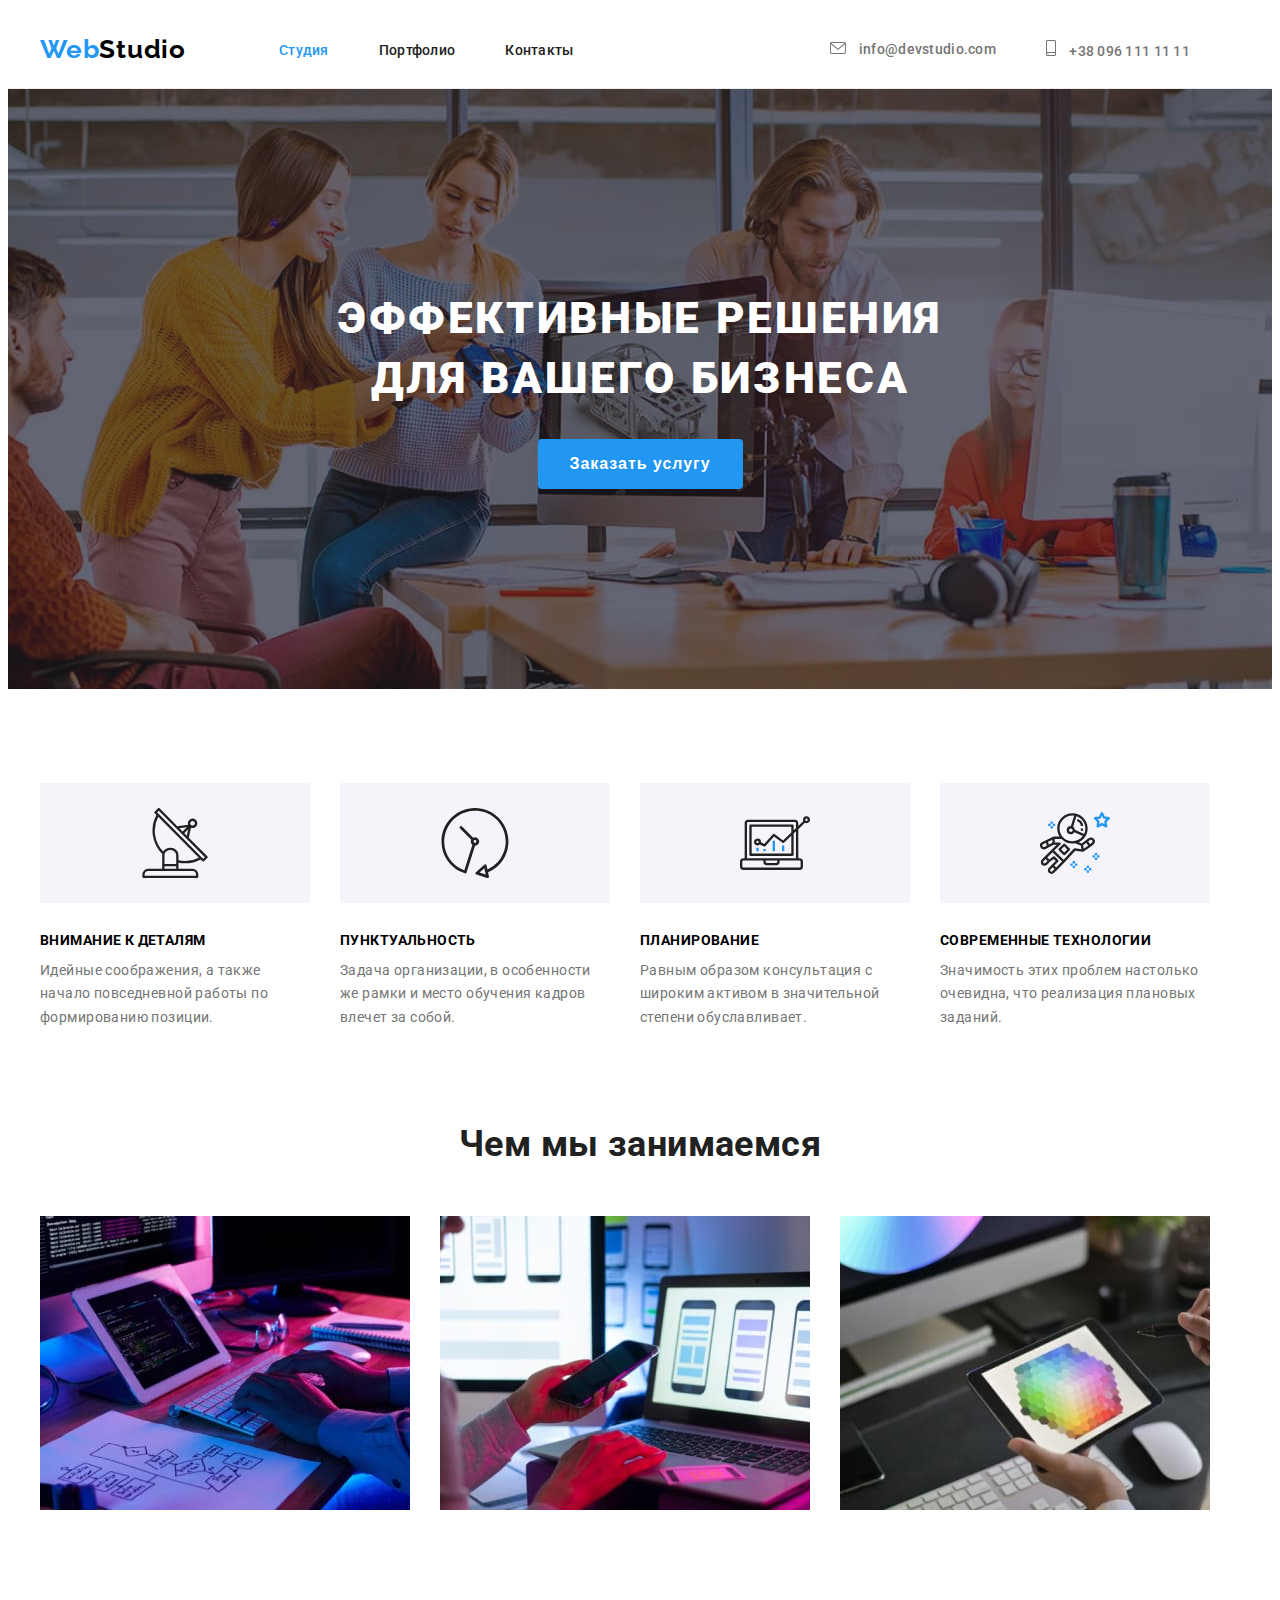
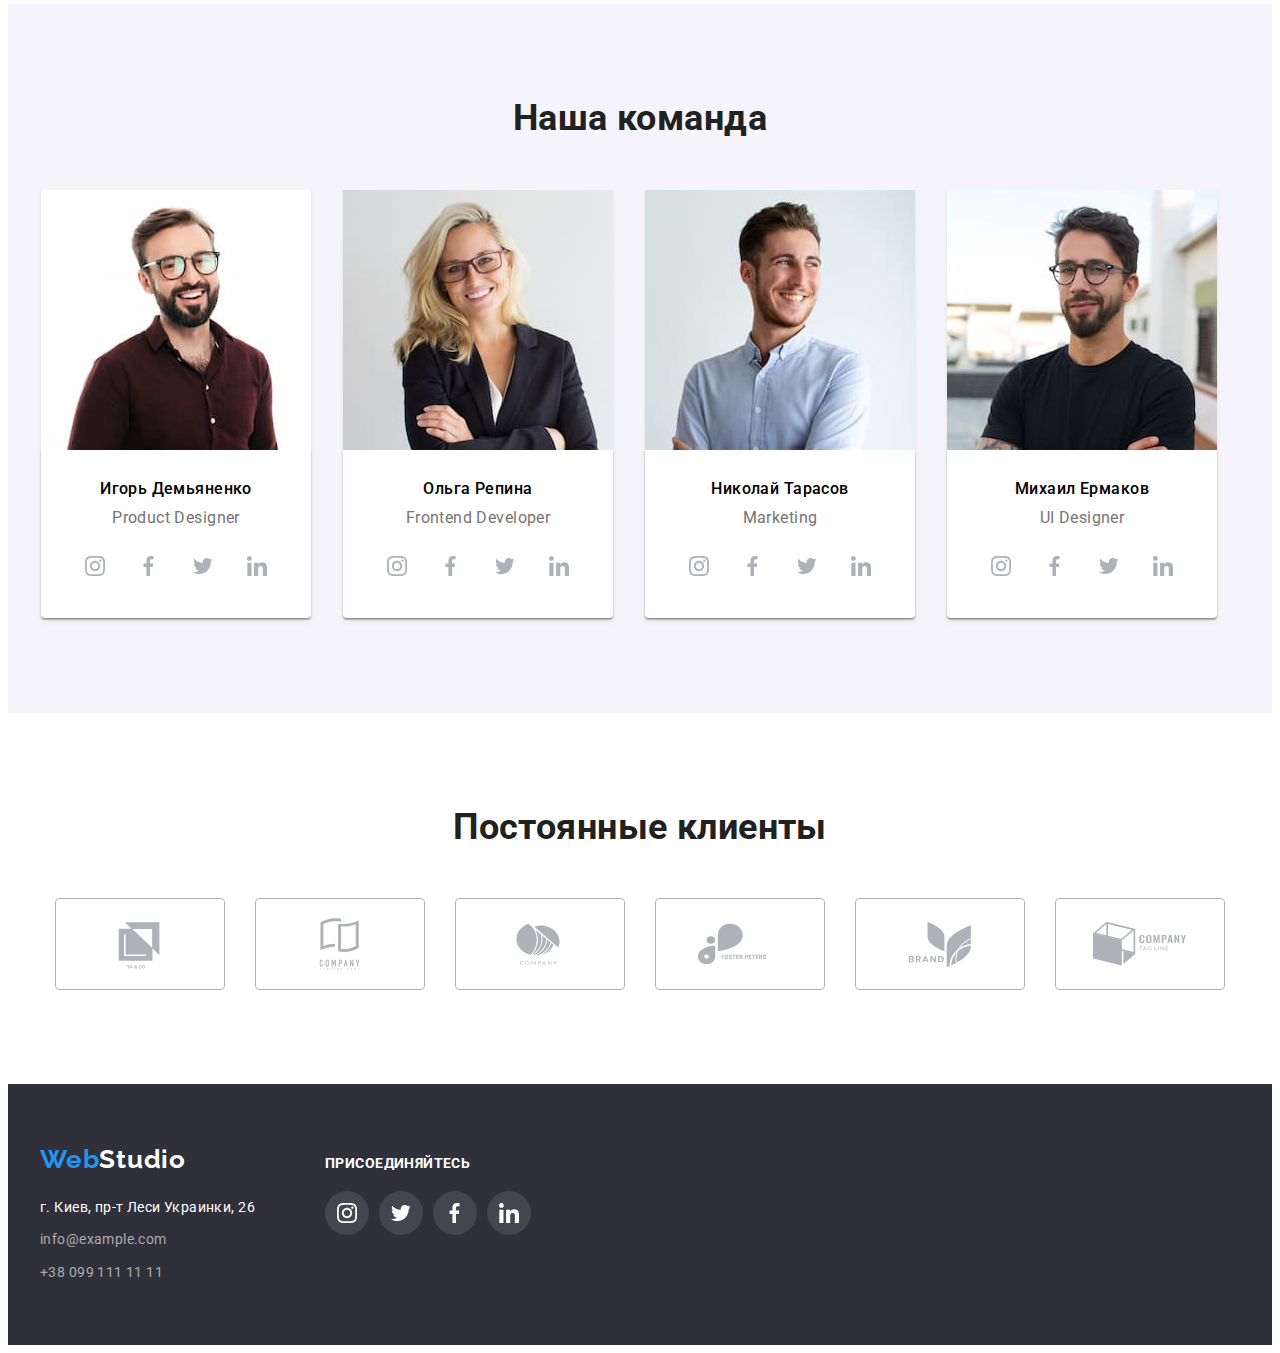
==== index.html @ 6cf80c8a "Add files via upload" ====
<!DOCTYPE html>
<html lang="ru">
<head>
    <meta charset="UTF-8">
    <meta http-equiv="X-UA-Compatible" content="IE=edge">
    <meta name="viewport" content="width=device-width, initial-scale=1.0">
    <link rel="preconnect" href="https://fonts.googleapis.com">
    <link rel="preconnect" href="https://fonts.gstatic.com" crossorigin>
    <link href="https://fonts.googleapis.com/css2?family=Raleway:wght@700&family=Roboto:wght@400;500;700;900&display=swap"
        rel="stylesheet">
    <link rel="stylesheet" href="https://cdnjs.cloudflare.com/ajax/libs/modern-normalize/1.1.0/modern-normalize.min.css"
        integrity="sha512-wpPYUAdjBVSE4KJnH1VR1HeZfpl1ub8YT/NKx4PuQ5NmX2tKuGu6U/JRp5y+Y8XG2tV+wKQpNHVUX03MfMFn9Q=="
        crossorigin="anonymous" referrerpolicy="no-referrer"/>
    <link rel="stylesheet" href="css/styles.css">
    <title>Document</title>
</head>
    <body>
    <!--Заголовок-->
        <header class="head-height">
        <div class="container">
            <div class="main-nav">
            <nav class="main-nav">
                <a class="webstudio" href="index.html"> <span class="web">Web</span>Studio</a>
                 <ul class="header-name-list">
                    <li><a class="social-link" href="index.html"><span class="studio-text-color">Студия</span></a></li>
                    <li><a class="social-link" href="portfolio.html">Портфолио</a></li>
                    <li><a class="social-link" href="">Контакты</a></li>
                    </ul>
            </nav>
                <ul class="header-mail-contacts">
                    <li class="head-icon-sections"><a href="mailto:info@devstudio.com" class="header-contacts icons-header">
                        <svg class="tell-svg" width="16" height="12">
                            <use href="./images/icons.svg#icon-envelope-hover"></use>
                        </svg>
                        info@devstudio.com</a>
                </li>
                    <li class="head-icon-sections"><a href="tel:+380961111111" class="header-contacts icons-header">
                        <svg class="tell-svg" width="10" height="16">
                            <use href="./images/icons.svg#icon-smartphone"></use>
                        </svg>
                        +38 096 111 11 11</a>
                    </li>
                </ul>
            </div>
        </div>
    </header>
    <main>
        <section class="section-background-color main-container">
            <div class="container">
            <h1 class="section-effective-solutions">Эффективные решения для вашего бизнеса</h1>
            <button class="button-style" type="button"> Заказать услугу</button>
        </div>
    </section>

        <!--Секция:Основной материал сайта-->
        <section class="material-section">
            <div class="container">
            <h2 class="invisible">Основной материал</h2>
            <ul class="section-main-material list">
                <li class="list-about icon-antenna">
                    <h3 class="section-name-main-material">Внимание к деталям</h3>
                    <p class="main-material-text">Идейные соображения, а также начало повседневной работы по формированию позиции.</p>
                </li>
                <li class="list-about icon-clock">
                    <h3 class="section-name-main-material">Пунктуальность</h3>
                    <p class="main-material-text">Задача организации, в особенности же рамки и место обучения кадров влечет за собой.</p>
                </li>
                <li class="list-about icon-grafik">
                    <h3 class="section-name-main-material">Планирование</h3>
                    <p class="main-material-text">Равным образом консультация с широким активом в значительной степени обуславливает.</p>
                </li>
                <li class="list-about icon-cosmic">
                    <h3 class="section-name-main-material">Современные технологии</h3>
                    <p class="main-material-text">Значимость этих проблем настолько очевидна, что реализация плановых заданий.</p>
                </li>
            </ul>
            </div>      
          </section>
     
        <!--Секция:Чем мы занимаемся-->
        <section class="img-section">
        <div class="container">
                <h2 class="occupation-team-sections"> Чем мы занимаемся </h2>
                    <ul class="img-occupation list">
                        <li class="img-material-section"><img src="images/img.jpg" alt="MacBook-work" width="370" height="294" /></li>
                        <li class="img-material-section"><img src="./images/box2.jpg" alt="Mobile-app" width="370" height="294" /></li>
                        <li class="img-material-section"><img src="./images/box3.jpg" alt="work-on-a-tablet" width="370" height="294" /></li>
                    </ul>
        </div>
        </section>
        <!--Секция:Наша команда-->
        <section class="background-color-team material-section">
            <div class="container">
            <h2 class="occupation-team-sections"><span class="invisible-title">Наша команда</span></h2>
            <ul class="team-block-section list">
                <li class="team-img"><img src="./images/IgorDemianenko.jpg" alt="Игорь Демьяненко" width="270" height="260" />
                    <div class="team-paddings team-cards-shadow">
                    <h3 class="team-name-section">Игорь Демьяненко</h3>
                    <p class="proffesin-section">Product Designer</p>
                    <ul class="team-social-list list">
                        <li class="team-social-item">
                        <a 
                        href="" 
                        class="team-social-link"
                        >
                         <svg  class="team-social-icons" 
                            width="20" 
                            height="20">
                            <use href="./images/icons.svg#icon-instagram2"></use>
                            </svg>
                           </a>
                        </li>
                        <li class="team-social-item">
                            <a 
                            href="" 
                            class="team-social-link"
                           >
                            <svg class="team-social-icons" 
                            width="20" 
                            height="20">
                            <use href="images/icons.svg#icon-twiter"></use>
                            </svg>
                            </a>
                        </li>
                        <li class="team-social-item">
                            <a 
                            href="" 
                            class="team-social-link"
                            >
                        <svg class="team-social-icons" 
                            width="20" 
                            height="20">
                        <use href="images/icons.svg#icon-facebook"></use>
                        </svg>
                        </a>
                        </li>
                        <li class="team-social-item">
                            <a 
                            href="" 
                            class="team-social-link"
                            >
                        <svg class="team-social-icons" 
                            width="20" 
                            height="20">
                            <use href="images/icons.svg#icon-linkedin"></use>
                        </svg>
                        </a>
                        </li>
                    </ul>
                </div>  
                </li>
                <li class="team-img"><img src="./images/OlgaRepina.jpg" alt="Ольга Репина" width="270" height="260" />
                    <div class="team-paddings team-cards-shadow">
                    <h3 class="team-name-section">Ольга Репина</h3>
                    <p class="proffesin-section">Frontend Developer</p>
                    <ul class="team-social-list list">
                        <li class="team-social-item">
                            <a href="" class="team-social-link">
                                <svg class="team-social-icons" width="20" height="20">
                                    <use href="./images/icons.svg#icon-instagram2"></use>
                                </svg>
                            </a>
                        </li>
                        <li class="team-social-item">
                            <a href="" class="team-social-link">
                                <svg class="team-social-icons" width="20" height="20">
                                    <use href="images/icons.svg#icon-twiter"></use>
                                </svg>
                            </a>
                        </li>
                        <li class="team-social-item">
                            <a href="" class="team-social-link">
                                <svg class="team-social-icons" width="20" height="20">
                                    <use href="images/icons.svg#icon-facebook"></use>
                                </svg>
                            </a>
                        </li>
                        <li class="team-social-item">
                            <a href="" class="team-social-link">
                                <svg class="team-social-icons" width="20" height="20">
                                    <use href="images/icons.svg#icon-linkedin"></use>
                                </svg>
                            </a>
                        </li>
                    </ul>
                </div>
                </li>
                <li class="team-img"><img src="./images/NicolaiTarasov.jpg" alt="Николай Тарасов" width="270" height="260" />
                    <div class="team-paddings team-cards-shadow">
                    <h3 class="team-name-section">Николай Тарасов</h3>
                    <p class="proffesin-section">Marketing</p>
                    <ul class="team-social-list list">
                        <li class="team-social-item">
                            <a href="" class="team-social-link">
                                <svg class="team-social-icons" width="20" height="20">
                                    <use href="./images/icons.svg#icon-instagram2"></use>
                                </svg>
                            </a>
                        </li>
                        <li class="team-social-item">
                            <a href="" class="team-social-link">
                                <svg class="team-social-icons" width="20" height="20">
                                    <use href="images/icons.svg#icon-twiter"></use>
                                </svg>
                            </a>
                        </li>
                        <li class="team-social-item">
                            <a href="" class="team-social-link">
                                <svg class="team-social-icons" width="20" height="20">
                                    <use href="images/icons.svg#icon-facebook"></use>
                                </svg>
                            </a>
                        </li>
                        <li class="team-social-item">
                            <a href="" class="team-social-link">
                                <svg class="team-social-icons" width="20" height="20">
                                    <use href="images/icons.svg#icon-linkedin"></use>
                                </svg>
                            </a>
                        </li>
                    </ul>
                </div>
                </li>
                <li class="team-img"><img src="./images/Michael.jpg" alt="Михаил Ермаков" width="270" height="260" />
                    <div class="team-paddings team-cards-shadow"> 
                    <h3 class="team-name-section">Михаил Ермаков</h3>
                    <p class="proffesin-section">UI Designer</p>
                    <ul class="team-social-list list">
                        <li class="team-social-item">
                            <a href="" class="team-social-link">
                                <svg class="team-social-icons" width="20" height="20">
                                    <use href="./images/icons.svg#icon-instagram2"></use>
                                </svg>
                            </a>
                        </li>
                        <li class="team-social-item">
                            <a href="" class="team-social-link">
                                <svg class="team-social-icons" width="20" height="20">
                                    <use href="images/icons.svg#icon-twiter"></use>
                                </svg>
                            </a>
                        </li>
                        <li class="team-social-item">
                            <a href="" class="team-social-link">
                                <svg class="team-social-icons" width="20" height="20">
                                    <use href="images/icons.svg#icon-facebook"></use>
                                </svg>
                            </a>
                        </li>
                        <li class="team-social-item">
                            <a href="" class="team-social-link">
                                <svg class="team-social-icons" width="20" height="20">
                                    <use href="images/icons.svg#icon-linkedin"></use>
                                </svg>
                            </a>
                        </li>
                    </ul>
                </div>
                </li>
            </ul>
            </div>
        </section>
       <!-- Наши клиенты -->
       <section class="material-section">
<div class="container">
    <h2 class="section-clients-title">Постоянные клиенты</h2>
    <ul class="client-list list">
        <li class="clients-item">
            <a class="clients-link"  href="">
            <svg class="icon-clients" width="106" height="60">
            <use href="./images/icons.svg#icon-yago"></use>
            </svg>
            </a>
        </li>
        <li class="clients-item">
            <a class="clients-link" href="">
<svg class="icon-clients" width="106" height="60">
    <use href="./images/icons.svg#icon-tag_line_comp"></use>
</svg>
            </a>
        </li>
        <li class="clients-item">
            <a class="clients-link" href="">
<svg class="icon-clients" width="106" height="60">
    <use href="./images/icons.svg#icon-conpany"></use>
</svg>
            </a>
        </li>
        <li class="clients-item">
            <a class="clients-link" href="">
<svg class="icon-clients" width="106" height="60">
    <use href="./images/icons.svg#icon-foster-petters"></use>
</svg>
            </a>
        </li>
        <li class="clients-item">
            <a class="clients-link" href="">
<svg class="icon-clients" width="106" height="60">
    <use href="./images/icons.svg#icon-brand"></use>
</svg>
            </a>
        </li>
        <li class="clients-item">
            <a class="clients-link" href="">
            <svg class="icon-clients" width="106" height="60">
                <use href="./images/icons.svg#icon-company-tag"></use>
            </svg>    
            </a>
        </li>
    </ul>

</div>
</section>
    </main>
    <footer class="footer-paddings">
        <div class="container">
            <div class="all-footer-menu">
            <div class="footer-menu-logo">
            <a class="studio-footer" href="index.html"> <span class="web">Web</span>Studio</a>
            <address>
                <ul class="list">
                    <li class="footer-section-li"><a class="footer-address-section" href="https://www.google.com/maps/d/viewer?msa=0&mid=10uSM3H-mIU3GznYo2szRIEphczw&ll=50.42732223110121%2C30.538093590064918&z=17"
                        target="blanc" rel="noopener noreferre">
                        г. Киев, пр-т Леси Украинки, 26</a></li>
                    <li class="footer-li-addres-section"><a class="footer-contact-section" href="mailto:info@example.com" title="info@example.com">info@example.com</a></li>
                    <li><a class="footer-tell-section" href="tel:+380991111111" title="+380991111111">+38 099 111 11 11</a></li>
                </ul>
            </address>
            </div>
            <div class="right-footer-container">
            <h3 class="right-footer-title">ПРИСОЕДИНЯЙТЕСЬ</h3>
            <ul class="right-footer-list list">
                <li class="right-footer-item">
            <a href="" class="right-footer-link">
            <svg class="right-footer-icons" width="20" height="20">
                <use href="./images/icons.svg#icon-instagram2"></use>
            </svg>
            </a>
                </li>
                <li class="right-footer-item">
            <a href="" class="right-footer-link">
            <svg class="right-footer-icons" width="20" height="20">
                <use href="./images/icons.svg#icon-facebook"></use>
            </svg>
            </a>
                </li>
                <li class="right-footer-item">
            <a href="" class="right-footer-link">
            <svg class="right-footer-icons" width="20" height="20">
                <use href="./images/icons.svg#icon-twiter"></use>
            </svg>
        </a>
                </li>
                <li class="right-footer-item">
        <a href="" class="right-footer-link">
            <svg class="right-footer-icons" width="20" height="20">
                <use href="./images/icons.svg#icon-linkedin"></use>
            </svg>
            </a>
                </li>
             </ul>
            </div>
            </div>
        </div>  
    </footer>
</body>

</html>
---- css/styles.css ----
body {
  font-family: "Roboto", sans-serif;
  font-size: 14px;
  font-weight: normal;
  letter-spacing: 0.03em;
  background-color: var(--main-batton-address-color);
}
footer {
  background-color: var(--footer-main-background-color);
}
p,
h1,
h2,
h3,
h4 {
  margin: 0;
}
ul {
  margin: 0;
  padding-left: 0;
}
button {
  cursor: pointer;
}
img {
  display: block;
}
:root {
  --main-text-color: #757575;
  --main-batton-address-color: #ffffff;
  --accent-color: #2196f3;
  --portfolio-main-color: #212121;
  --webstudio-text-color: #000000;
  --background-text-button-color: #f5f4fa;
  --footer-main-background-color: #2f303a;
  --var-main-color: #e5e5e5;
}
/*-----------------WebStudio----------------*/
.list {
  list-style: none;
}
.container {
  width: 1200px;
  padding-left: 15px;
  padding-right: 15px;
  margin: 0 auto;
}
.webstudio {
  font-family: Raleway, sans-serif;
  font-weight: 700;
  font-size: 26px;
  line-height: 1.19;
  letter-spacing: 0.03em;
  text-decoration: none;
  color: var(--webstudio-text-color);
  margin-top: 24px;
  margin-bottom: 25px;
  display: flex;
}
.web {
  color: #2196f3;
  text-decoration: none;
}

.main-nav {
  display: flex;
  align-items: center;
}

/*-----------------Header------------------*/
.head-height {
  height: 80px;
  border-bottom-style: solid;
  border-bottom-color: #ececec;
  border-width: 1px;
}
.social-link {
  font-weight: 500;
  line-height: 16px;
  letter-spacing: 0.02em;
  text-decoration: none;
  color: var(--portfolio-main-color);
  display: block;
}
.border-header {
  border: 1px solid #ececec;
}
.social-link:hover,
.social-link:focus {
  color: var(--accent-color);
}
.header-contacts:hover,
.header-contacts:focus {
  fill: var(--accent-color);
  color: var(--accent-color);
}

.header-name-list {
  font-weight: 500;
  line-height: 1.14;
  letter-spacing: 0.02em;
  color: hsl(0, 0%, 13%);
  text-decoration: none;
  display: flex;
  list-style: none;
  margin-left: 93px;
  margin-bottom: 32px;
  margin-top: 32px;
}
.header-name-list .social-link {
  margin-right: 50px;
}
.header-name-list .social-link:not(:last-child) {
  margin-right: 50px;
}

.studio-color {
  color: #2196f3;
}
.studio-text-color {
  color: #2196f3;
}
.header-mail-contacts {
  list-style: none;
  display: flex;
  align-items: center;
  margin-top: 32px;
  margin-bottom: 32px;
  margin-left: auto;
}
.header-mail-contacts .header-contacts {
  margin-right: 50px;
}
.header-mail-contacts .header-contacts:not(:last-child) {
  margin-right: 50px;
}
.header-contacts,
.header-tell {
  font-weight: 500;
  line-height: 1.14;
  letter-spacing: 0.02em;
  text-decoration: none;
  color: var(--main-text-color);
}
.tell-svg {
  margin-right: 10px;
  align-items: center;
}
.head-icon-sections {
  display: flex;
  align-items: center;
}
.icons-header {
  fill: currentColor;
}
.icon-malito {
  fill: solid #757575;
}

/*------Секция основного материала--*/
.section-background-color {
  background-color: var(--footer-main-background-color);
  background-image: linear-gradient(
      rgba(47, 48, 58, 0.4),
      rgba(47, 48, 58, 0.4)
    ),
    url(../images/hero.img.jpg);
  background-repeat: no-repeat;
  background-position: center;
  background-size: cover;
  max-width: 1600px;
  margin-right: auto;
  margin-left: auto;
}

.main-container {
  text-align: center;
  padding-top: 200px;
  padding-bottom: 200px;
}

.material-section {
  padding-top: 94px;
  padding-bottom: 94px;
}

.section-effective-solutions {
  font-weight: 900;
  font-size: 44px;
  line-height: 1.36;
  text-align: center;
  letter-spacing: 0.06em;
  text-transform: uppercase;
  color: var(--main-batton-address-color);
  width: 696px;
  margin-right: auto;
  margin-left: auto;
  margin-bottom: 30px;
  display: block;
}
.button-style {
  display: inline-block;
  background-color: #2196f3;
  font-weight: 700;
  font-size: 16px;
  line-height: 1.87;
  border-radius: 4px;
  cursor: pointer;
  letter-spacing: 0.06em;
  color: var(--main-batton-address-color);
  text-align: center;
  border: none;
  padding-top: 10px;
  padding-bottom: 10px;
  padding-left: 32px;
  padding-right: 32px;
}

/*------Секция рода занятий нашей организации--*/
.list-about:not(:last-child) {
  margin-right: 30px;
}
.list-about {
  width: 270px;
}
.section-name-main-material {
  font-weight: 700;
  font-size: 14px;
  line-height: 1.14;
  text-transform: uppercase;
  color: var(--main-name-text-color);
  margin-bottom: 10px;
  text-transform: uppercase;
  padding: 0px;
}
.main-material-text {
  line-height: 1.71;
  font-style: Regular;
  color: var(--main-text-color);
  padding: 0px;
  margin: 0px;
}
.section-main-material {
  display: flex;
}
.list-about::before {
  display: block;
  height: 120px;
  content: "";
  background-color: #f5f4fa;
  background-repeat: no-repeat;
  background-position: center;
  margin-bottom: 30px;
}
.icon-antenna::before {
  background-image: url(../images/antenna.svg);
}
.icon-clock::before {
  background-image: url(../images/clock.svg);
}
.icon-grafik::before {
  background-image: url(../images/diagram\ 1.svg);
}
.icon-cosmic::before {
  background-image: url(../images/astronaut.svg);
}
.img-occupation {
  display: flex;
  max-width: 100%;
  height: auto;
}
.img-section {
  padding-top: 0px;
  padding-bottom: 94px;
}
.img-material-section {
  display: block;
  margin-right: 30px;
}
.img-occupation .img-material-section:last-child {
  margin-right: 0px;
}
.img-occupation {
  flex-wrap: nowrap;
}
.invisible {
  display: none;
}
/*------Секция "наша команда"------*/
.background-color-team {
  background-color: var(--background-text-button-color);
}

.occupation-team-sections {
  font-weight: 700;
  font-size: 36px;
  line-height: 1.16;
  text-align: center;
  color: var(--portfolio-main-color);
  margin-bottom: 50px;
}
.team-block-section {
  display: flex;
}
.team-paddings {
  padding-top: 30px;
  padding-bottom: 30px;
}
.team-cards-shadow {
  box-shadow: 0px 1px 3px rgba(0, 0, 0, 0.12), 0px 1px 1px rgba(0, 0, 0, 0.14),
    0px 2px 1px rgba(0, 0, 0, 0.2);
  border-radius: 0px 0px 4px 4px;
}

.team-img {
  display: block;
  margin-right: 30px;
  border-left: 1px solid #ececec;
  border-right: 1px solid #ececec;
  border-bottom: 1px solid #ececec;
  box-shadow: 0 4px 4px 0 #ececec;
  background-color: #ffffff;
}
.team-block-section .team-img:last-child {
  margin-right: 0px;
}
.team-name-section {
  font-weight: 500;
  font-size: 16px;
  line-height: 1.18;
  text-align: center;
  color: var(--main-name-text-color);
  margin-bottom: 10px;
}
.team-social-list {
  display: flex;
  justify-content: center;
}

.team-social-item + .team-social-item {
  margin-left: 10px;
}

.team-social-link {
  width: 44px;
  height: 44px;
  background-color: #ffffff;
  display: flex;
  border-radius: 50%;
  justify-content: center;
  align-content: center;
  margin-top: 16px;
}

.proffesin-section {
  font-size: 16px;
  line-height: 1.18;
  text-align: center;
  color: var(--main-text-color);
}
.team-social-icons {
  fill: #afb1b8;
  content: "";
  background-repeat: no-repeat;
  margin-top: 12px;
  cursor: pointer;
}
/* ховер секции соц. сетей команды */
.team-social-link:hover,
.team-social-link:focus {
  background-color: #2196f3;
}
.team-social-link:hover .team-social-icons,
.team-social-link:focus .team-social-icons {
  fill: #ffffff;
}
/* Секция постоянных клиентов */

.section-clients-title {
  font-family: Roboto;
  font-style: normal;
  font-weight: 700;
  font-size: 36px;
  line-height: 1.16;
  letter-spacing: 0.03;
  color: #212121;
  text-decoration: none;
  text-align: center;
  margin-bottom: 50px;
}
.clients-item {
  width: 170px;
  height: 92px;
  left: 615px;
  top: 2493px;
  border: 1px solid #afb1b8;
  box-sizing: border-box;
  border-radius: 4px;
  margin-right: 30px;
}
.clients-item:last-child {
  margin-right: 0px;
}

.clients-item:hover,
.clients-item:focus {
  border-color: #2196f3;
}
.clients-item:hover .icon-clients,
.clients-item:focus .icon-clients {
  fill: #2196f3;
}
.client-list {
  display: flex;
  justify-content: center;
}
.clients-link {
  width: 106px;
  height: 60px;
  display: flex;
  justify-content: center;
  align-content: center;
  margin: 16px auto 16px auto;
  fill: #afb1b8;
}

/*-----------Секция футера-----------*/
.footer-paddings {
  padding-bottom: 60px;
  padding-top: 60px;
}
.studio-footer {
  font-family: Raleway;
  font-weight: 700;
  font-size: 26px;
  line-height: 1.17;
  letter-spacing: 0.03em;
  color: var(--main-batton-address-color);
  text-decoration: none;
  margin-bottom: 20px;
}

.footer-menu-logo {
  display: block;
}
.footer-menu {
  display: inline-block;
}
.footer-section-li:not(:last-child) {
  margin-bottom: 9px;
  margin-top: 20px;
}
.footer-li-addres-section {
  margin-bottom: 9px;
}
.footer-contact-section,
.footer-tell-section {
  font-style: normal;
  line-height: 1.71;
  color: rgba(255, 255, 255, 0.6);
  text-decoration: none;
}
.footer-contact-section:hover,
.footer-contact-section:focus,
.footer-address-section:hover,
.footer-address-section:focus,
.footer-tell-section:hover,
.footer-tell-section:focus {
  color: var(--accent-color);
}

.footer-address-section {
  font-style: normal;
  text-decoration: none;
  line-height: 24px;
  color: var(--main-batton-address-color);
}
.all-footer-menu {
  display: flex;
  align-items: baseline;
}
.right-footer-container {
  margin-left: 70px;
}
.right-footer-title {
  font-family: "Roboto", sans-serif;
  font-weight: 700;
  font-size: 14px;
  line-height: 16px;
  color: var(--main-batton-address-color);
  text-align: left;
  text-transform: uppercase;
  margin-bottom: 20px;
}
.right-footer-list {
  display: flex;
  justify-content: center;
  align-items: center;
}

.right-footer-item {
  justify-content: baseline;
  margin-right: 10px;
}
.right-footer-link {
  width: 44px;
  height: 44px;
  background-color: #44454e;
  display: flex;
  border-radius: 50%;
  justify-content: center;
  align-content: center;
}
.right-footer-item:last-child {
  margin-right: 0px;
}
.right-footer-icons {
  fill: #ffffff;
  margin-top: 12px;
  cursor: pointer;
}
.right-footer-link:hover,
.right-footer-link:focus {
  background-color: #2196f3;
}

/*--Оформление основного материала Портфолио--*/
.portfolio-name-content {
  font-weight: 700;
  font-size: 18px;
  line-height: 2;
  letter-spacing: 0.06em;
  color: var(--portfolio-main-color);
  text-decoration: none;
  margin-bottom: 4px;
}
.portfolio-list {
  display: flex;
  justify-content: center;
  flex-wrap: wrap;
}
.portfolio-image {
  width: calc((100% - 60px) / 3);
  margin-right: 30px;
  margin-bottom: 30px;
}

.portfolio-image:nth-child(3n) {
  margin-right: 0px;
}
.portfolio-image:nth-last-child(-n + 3) {
  margin-bottom: 0px;
}
.portfolio-content-size {
  padding-top: 20px;
  padding-bottom: 20px;
  padding-left: 24px;
  padding-right: 24px;
  border-bottom: 1px solid #ececec;
  border-left: 1px solid #ececec;
  border-right: 1px solid #ececec;
}
/* .portfolio-image:hover, */
/* .portfolio-image:focus { */
/* box-shadow: 0px 4px 4px rgba(0, 0, 0, 0.25); */
/* } */
.list-text-decor:hover,
.list-text-decor:focus {
  box-shadow: 0px 1px 1px rgba(0, 0, 0, 0.12), 0px 4px 4px rgba(0, 0, 0, 0.06),
    1px 4px 6px rgba(0, 0, 0, 0.16);
}
.list-text-decor {
  text-decoration: none;
  display: block;
}
.portfolio-text-section {
  font-size: 16px;
  line-height: 1.87;
  color: var(--main-text-color);
  text-decoration: none;
}
.button-list-item {
  display: flex;
  justify-content: center;
  margin-bottom: 50px;
  list-style: none;
}
.button-setting {
  display: list-item;
  margin-right: 8px;
  list-style: none;
}
.main-name-section {
  display: list-item;
  font-style: Medium;
  font-weight: 500;
  font-size: 16px;
  line-height: 1.62;
  text-align: center;
  color: var(--portfolio-main-color);
  text-decoration: none;
  cursor: pointer;
  border: none;
  border-radius: 4px;
  padding: 6px 20px;
  background: var(--background-text-button-color);
}
.button-list-item .button-setting:last-child {
  margin-right: 0px;
}

/*---------------псевдоклас контактов портфолио------------*/
.main-name-section:hover,
.main-name-section:focus {
  background-color: #188ce8;
  color: var(--main-batton-address-color);
  cursor: pointer;
  box-shadow: 0px 4px 4px rgba(0, 0, 0, 0.25);
}
.portfolio-text-color {
  color: #2196f3;
}
.footer-menu {
  display: block;
  padding-top: 60px;
  padding-bottom: 60px;
}
.foter-addres-list {
  padding-top: 20px;
}
.footer-border {
  border-style: solid 1px #000000;
  box-shadow: 0 4px 4px 0 #000000;
}
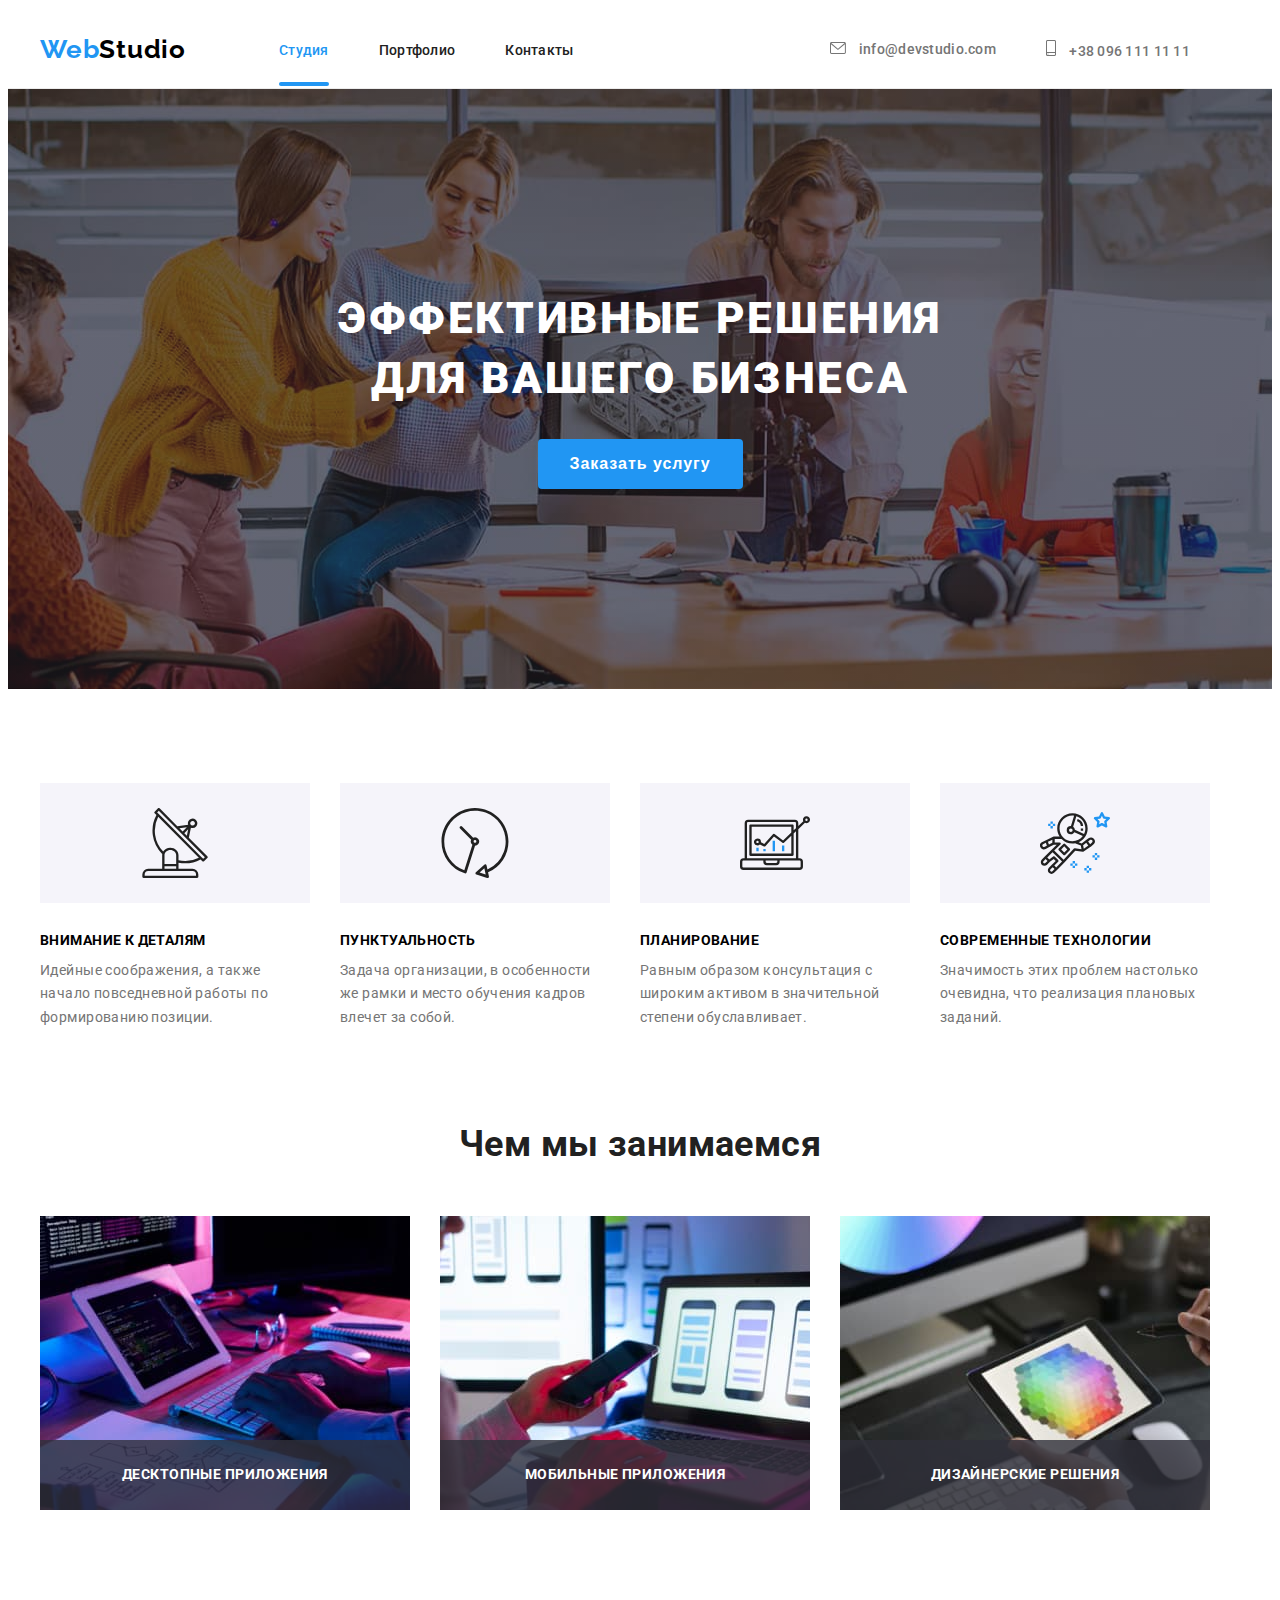
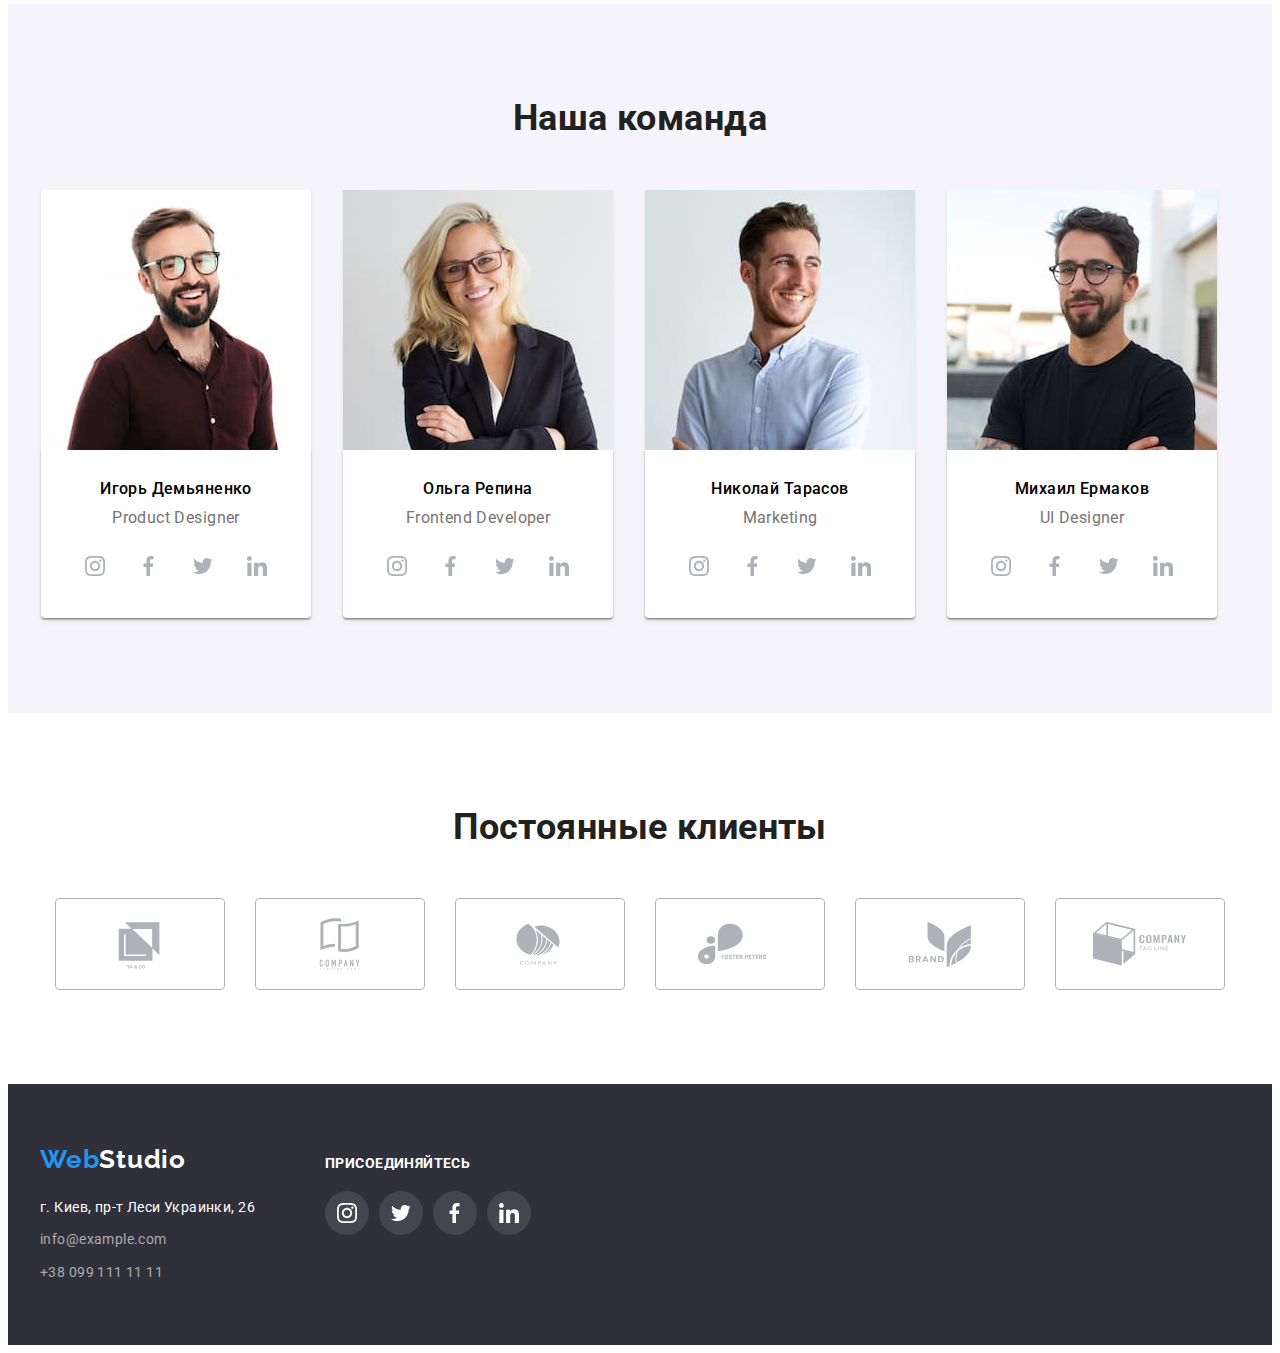
==== commit 2abfa3ea: "first_safe24.01." ====
--- a/index.html
+++ b/index.html
@@ -22,7 +22,7 @@
             <nav class="main-nav">
                 <a class="webstudio" href="index.html"> <span class="web">Web</span>Studio</a>
                  <ul class="header-name-list">
-                    <li><a class="social-link" href="index.html"><span class="studio-text-color">Студия</span></a></li>
+                    <li><a class="social-link current" href="index.html"><span class="studio-text-color">Студия</span></a></li>
                     <li><a class="social-link" href="portfolio.html">Портфолио</a></li>
                     <li><a class="social-link" href="">Контакты</a></li>
                     </ul>
@@ -82,9 +82,24 @@
         <div class="container">
                 <h2 class="occupation-team-sections"> Чем мы занимаемся </h2>
                     <ul class="img-occupation list">
-                        <li class="img-material-section"><img src="images/img.jpg" alt="MacBook-work" width="370" height="294" /></li>
-                        <li class="img-material-section"><img src="./images/box2.jpg" alt="Mobile-app" width="370" height="294" /></li>
-                        <li class="img-material-section"><img src="./images/box3.jpg" alt="work-on-a-tablet" width="370" height="294" /></li>
+                        <li class="img-material-section">
+                            <div class="about-item-wrap">
+                            <img src="images/img.jpg" alt="MacBook-work" width="370" height="294" />
+                                <p class="about-img-text-section">Десктопные приложения</p>
+                            </div>
+                        </li>
+                        <li class="img-material-section">
+                            <div class="about-item-wrap">
+                            <img src="./images/box2.jpg" alt="Mobile-app" width="370" height="294" />
+                            <p class="about-img-text-section">Мобильные приложения</p>
+                            </div>
+                        </li>
+                        <li class="img-material-section">
+                            <div class="about-item-wrap">
+                            <img src="./images/box3.jpg" alt="work-on-a-tablet" width="370" height="294" />
+                            <p class="about-img-text-section">Дизайнерские решения</p>
+                        </div>
+                        </li>
                     </ul>
         </div>
         </section>
--- a/css/styles.css
+++ b/css/styles.css
@@ -81,7 +81,24 @@
   text-decoration: none;
   color: var(--portfolio-main-color);
   display: block;
-}
+  transition: color 250ms cubic-bezier(0.4, 0, 0.2, 1);
+}
+/* Нижнее подчеркивание в хедере */
+.current {
+  color: var(--accent-color);
+  position: relative;
+}
+.current::after {
+  content: "";
+  width: 100%;
+  height: 4px;
+  border-radius: 2px;
+  position: absolute;
+  left: 0;
+  background-color: var(--accent-color);
+  bottom: -28px;
+}
+
 .border-header {
   border: 1px solid #ececec;
 }
@@ -141,6 +158,7 @@
   letter-spacing: 0.02em;
   text-decoration: none;
   color: var(--main-text-color);
+  transition: color 250ms cubic-bezier(0.4, 0, 0.2, 1);
 }
 .tell-svg {
   margin-right: 10px;
@@ -214,8 +232,14 @@
   padding-bottom: 10px;
   padding-left: 32px;
   padding-right: 32px;
-}
-
+  transition: color 250ms cubic-bezier(0.4, 0, 0.2, 1),
+    background-color 250ms cubic-bezier(0.4, 0, 0.2, 1);
+}
+.button-style:hover,
+.button-style:focus {
+  background-color: var(--main-batton-address-color);
+  color: var(--accent-color);
+}
 /*------Секция рода занятий нашей организации--*/
 .list-about:not(:last-child) {
   margin-right: 30px;
@@ -286,6 +310,27 @@
 .invisible {
   display: none;
 }
+.about-item-wrap {
+  display: block;
+  position: relative;
+}
+.about-img-text-section {
+  font-family: "Roboto";
+  font-size: 14px;
+  font-weight: 700;
+  line-height: 1.14;
+  letter-spacing: 0.03em;
+  text-align: center;
+  text-transform: uppercase;
+  position: absolute;
+  left: 0;
+  bottom: 0;
+  background-color: rgba(47, 48, 58, 0.8);
+  color: var(--main-batton-address-color);
+  padding: 27px 0;
+  width: 100%;
+  transition: color 250ms cubic-bezier(0.4, 0, 0.2, 1);
+}
 /*------Секция "наша команда"------*/
 .background-color-team {
   background-color: var(--background-text-button-color);
@@ -350,6 +395,7 @@
   justify-content: center;
   align-content: center;
   margin-top: 16px;
+  transition: color 250ms cubic-bezier(0.4, 0, 0.2, 1);
 }
 
 .proffesin-section {
@@ -364,6 +410,7 @@
   background-repeat: no-repeat;
   margin-top: 12px;
   cursor: pointer;
+  transition: color 250ms cubic-bezier(0.4, 0, 0.2, 1);
 }
 /* ховер секции соц. сетей команды */
 .team-social-link:hover,
@@ -397,11 +444,14 @@
   box-sizing: border-box;
   border-radius: 4px;
   margin-right: 30px;
+  transition: color 250ms cubic-bezier(0.4, 0, 0.2, 1);
 }
 .clients-item:last-child {
   margin-right: 0px;
 }
-
+.icon-clients {
+  transition: color 250ms cubic-bezier(0.4, 0, 0.2, 1);
+}
 .clients-item:hover,
 .clients-item:focus {
   border-color: #2196f3;
@@ -459,6 +509,7 @@
   line-height: 1.71;
   color: rgba(255, 255, 255, 0.6);
   text-decoration: none;
+  transition: color 250ms cubic-bezier(0.4, 0, 0.2, 1);
 }
 .footer-contact-section:hover,
 .footer-contact-section:focus,
@@ -474,6 +525,7 @@
   text-decoration: none;
   line-height: 24px;
   color: var(--main-batton-address-color);
+  transition: color 250ms cubic-bezier(0.4, 0, 0.2, 1);
 }
 .all-footer-menu {
   display: flex;
@@ -510,6 +562,7 @@
   border-radius: 50%;
   justify-content: center;
   align-content: center;
+  transition: color 250ms cubic-bezier(0.4, 0, 0.2, 1);
 }
 .right-footer-item:last-child {
   margin-right: 0px;
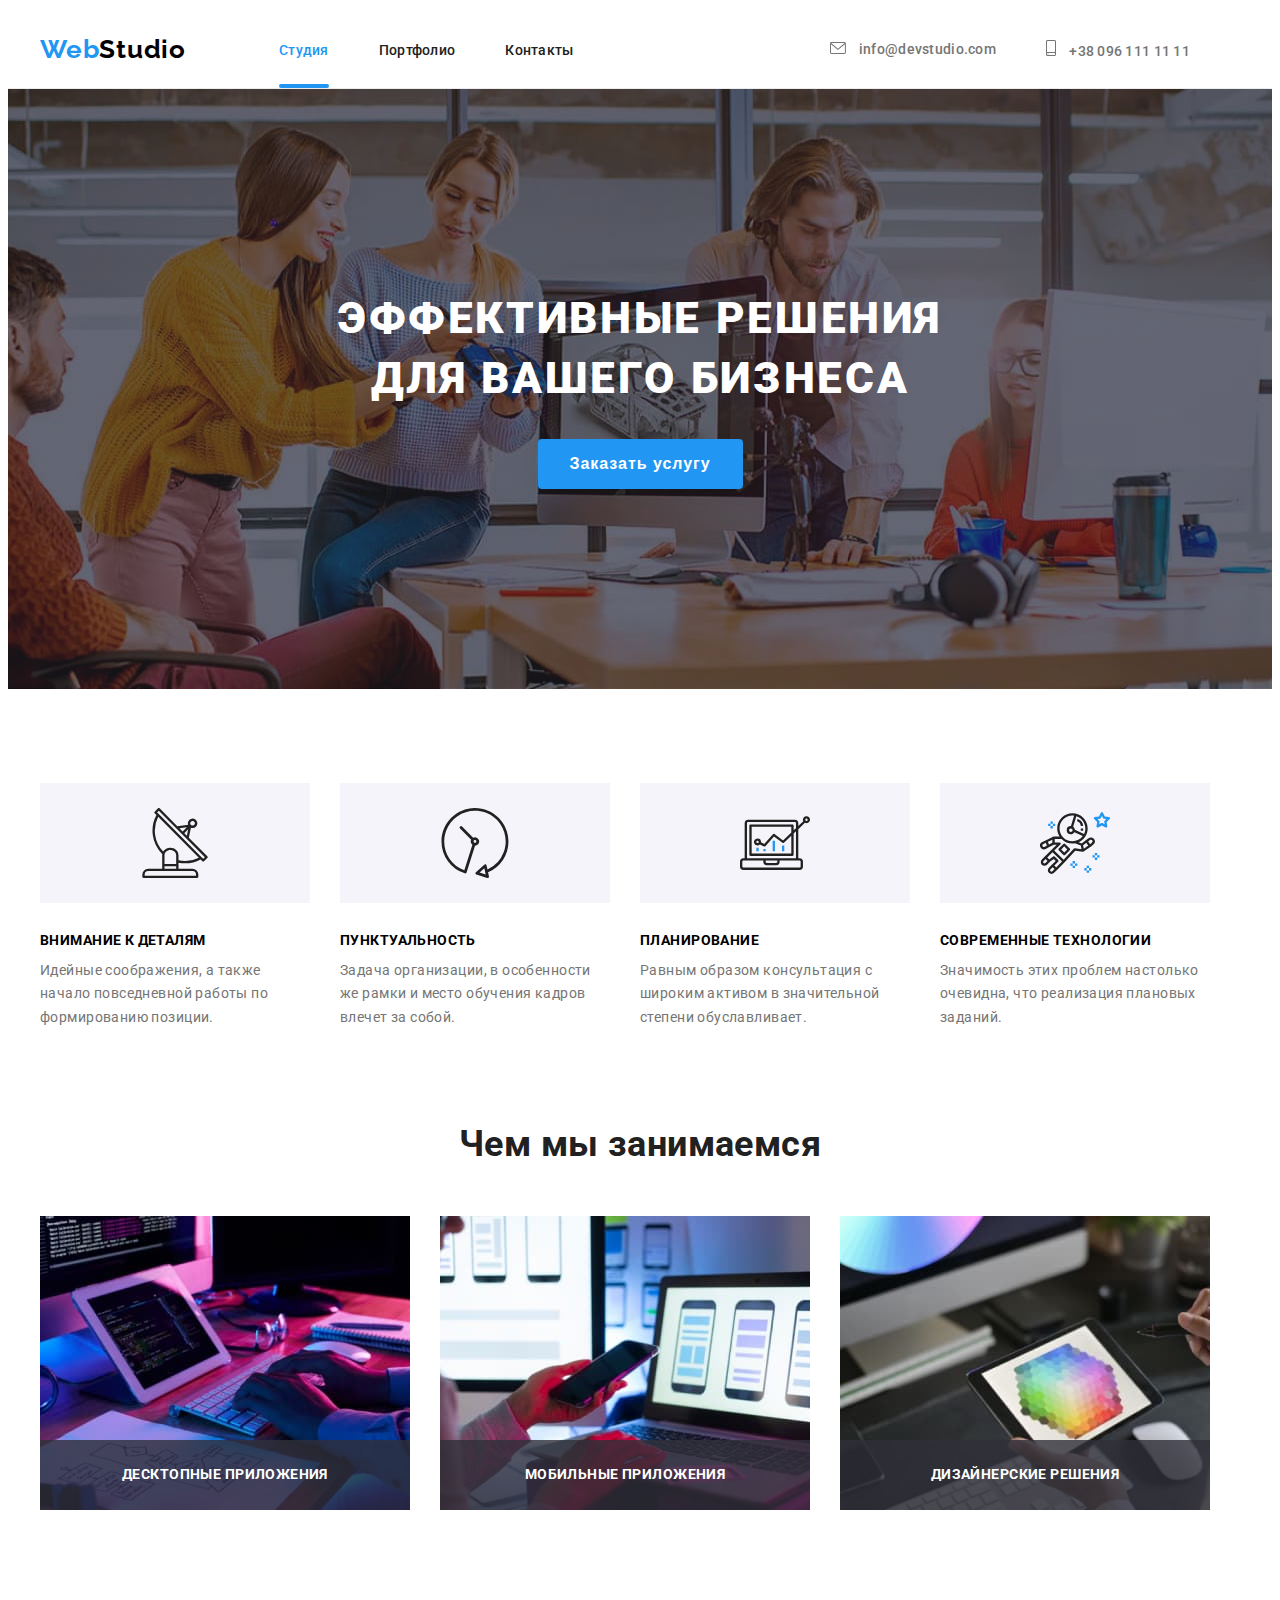
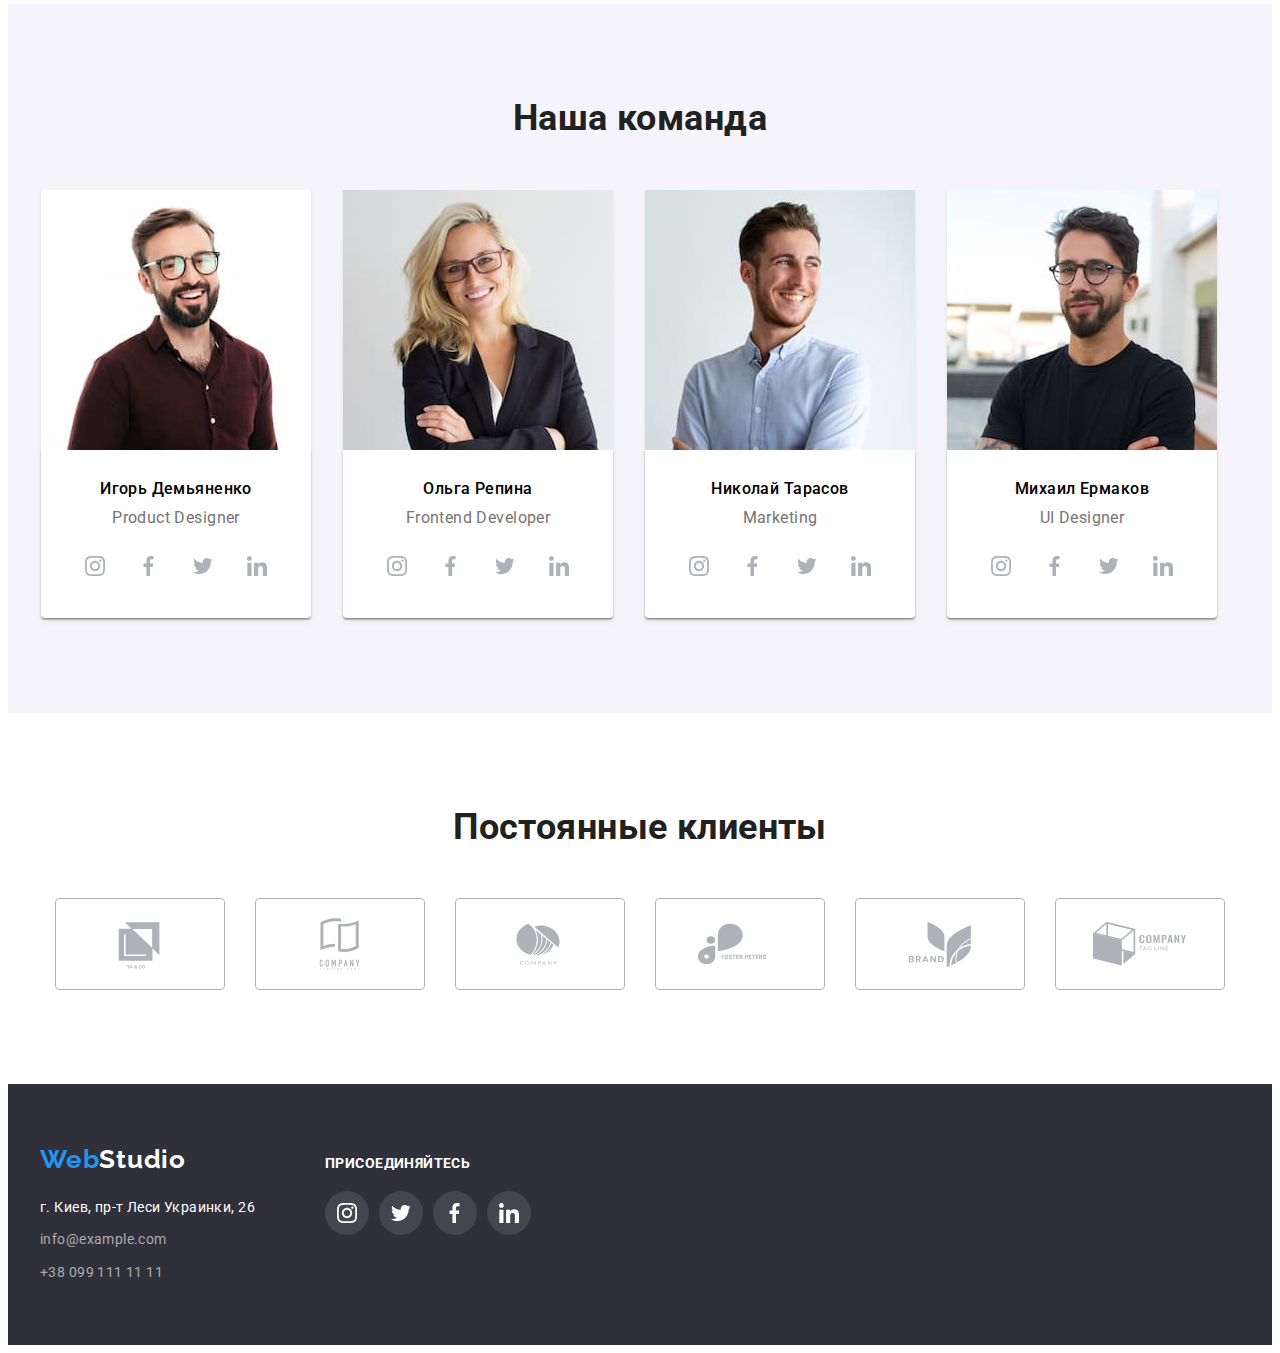
==== commit abfd4447: "После_исправления_ошибок" ====
--- a/index.html
+++ b/index.html
@@ -48,7 +48,7 @@
         <section class="section-background-color main-container">
             <div class="container">
             <h1 class="section-effective-solutions">Эффективные решения для вашего бизнеса</h1>
-            <button class="button-style" type="button"> Заказать услугу</button>
+            <button type="button" class="button-style" data-modal-open> Заказать услугу</button>
         </div>
     </section>
 
@@ -343,7 +343,7 @@
             </address>
             </div>
             <div class="right-footer-container">
-            <h3 class="right-footer-title">ПРИСОЕДИНЯЙТЕСЬ</h3>
+            <strong class="right-footer-title">ПРИСОЕДИНЯЙТЕСЬ</strong>
             <ul class="right-footer-list list">
                 <li class="right-footer-item">
             <a href="" class="right-footer-link">
@@ -378,6 +378,16 @@
             </div>
         </div>  
     </footer>
+<div class="backdrop is-hidden" data-modal>
+    <div class="modal">
+        <button type="button" class="modal-close" data-modal-close>
+        <svg class="close-icon-modal" width="11px" height="11px">
+            <use href="./images/close.svg#icon-close"></use>
+        </svg>
+    </button>
+    </div>
+</div>
+<script src="js/modal.js"></script>
 </body>
 
 </html>--- a/css/styles.css
+++ b/css/styles.css
@@ -81,11 +81,12 @@
   text-decoration: none;
   color: var(--portfolio-main-color);
   display: block;
-  transition: color 250ms cubic-bezier(0.4, 0, 0.2, 1);
+  transition-property: color, background-color;
+  transition-duration: 250ms;
+  transition-timing-function: cubic-bezier(0.4, 0, 0.2, 1);
 }
 /* Нижнее подчеркивание в хедере */
 .current {
-  color: var(--accent-color);
   position: relative;
 }
 .current::after {
@@ -96,11 +97,23 @@
   position: absolute;
   left: 0;
   background-color: var(--accent-color);
-  bottom: -28px;
-}
-
+  bottom: -30px;
+}
+.current-portfolio {
+  position: relative;
+}
+.current-portfolio::after {
+  content: "";
+  width: 100%;
+  height: 4px;
+  border-radius: 2px;
+  position: absolute;
+  left: 0;
+  background-color: var(--accent-color);
+  bottom: -34px;
+}
 .border-header {
-  border: 1px solid #ececec;
+  border-bottom: 1px solid #ececec;
 }
 .social-link:hover,
 .social-link:focus {
@@ -158,7 +171,9 @@
   letter-spacing: 0.02em;
   text-decoration: none;
   color: var(--main-text-color);
-  transition: color 250ms cubic-bezier(0.4, 0, 0.2, 1);
+  transition-property: color, background-color;
+  transition-duration: 250ms;
+  transition-timing-function: cubic-bezier(0.4, 0, 0.2, 1);
 }
 .tell-svg {
   margin-right: 10px;
@@ -232,13 +247,13 @@
   padding-bottom: 10px;
   padding-left: 32px;
   padding-right: 32px;
-  transition: color 250ms cubic-bezier(0.4, 0, 0.2, 1),
-    background-color 250ms cubic-bezier(0.4, 0, 0.2, 1);
+  transition-property: color, background-color;
+  transition-duration: 250ms;
+  transition-timing-function: cubic-bezier(0.4, 0, 0.2, 1);
 }
 .button-style:hover,
 .button-style:focus {
-  background-color: var(--main-batton-address-color);
-  color: var(--accent-color);
+  background-color: #188ce8;
 }
 /*------Секция рода занятий нашей организации--*/
 .list-about:not(:last-child) {
@@ -329,7 +344,9 @@
   color: var(--main-batton-address-color);
   padding: 27px 0;
   width: 100%;
-  transition: color 250ms cubic-bezier(0.4, 0, 0.2, 1);
+  transition-property: color, background-color;
+  transition-duration: 250ms;
+  transition-timing-function: cubic-bezier(0.4, 0, 0.2, 1);
 }
 /*------Секция "наша команда"------*/
 .background-color-team {
@@ -395,7 +412,9 @@
   justify-content: center;
   align-content: center;
   margin-top: 16px;
-  transition: color 250ms cubic-bezier(0.4, 0, 0.2, 1);
+  transition-property: color, background-color;
+  transition-duration: 250ms;
+  transition-timing-function: cubic-bezier(0.4, 0, 0.2, 1);
 }
 
 .proffesin-section {
@@ -410,7 +429,9 @@
   background-repeat: no-repeat;
   margin-top: 12px;
   cursor: pointer;
-  transition: color 250ms cubic-bezier(0.4, 0, 0.2, 1);
+  transition-property: color, background-color;
+  transition-duration: 250ms;
+  transition-timing-function: cubic-bezier(0.4, 0, 0.2, 1);
 }
 /* ховер секции соц. сетей команды */
 .team-social-link:hover,
@@ -444,13 +465,17 @@
   box-sizing: border-box;
   border-radius: 4px;
   margin-right: 30px;
-  transition: color 250ms cubic-bezier(0.4, 0, 0.2, 1);
+  transition-property: color, background-color;
+  transition-duration: 250ms;
+  transition-timing-function: cubic-bezier(0.4, 0, 0.2, 1);
 }
 .clients-item:last-child {
   margin-right: 0px;
 }
 .icon-clients {
-  transition: color 250ms cubic-bezier(0.4, 0, 0.2, 1);
+  transition-property: color, background-color;
+  transition-duration: 250ms;
+  transition-timing-function: cubic-bezier(0.4, 0, 0.2, 1);
 }
 .clients-item:hover,
 .clients-item:focus {
@@ -509,7 +534,9 @@
   line-height: 1.71;
   color: rgba(255, 255, 255, 0.6);
   text-decoration: none;
-  transition: color 250ms cubic-bezier(0.4, 0, 0.2, 1);
+  transition-property: color, background-color;
+  transition-duration: 250ms;
+  transition-timing-function: cubic-bezier(0.4, 0, 0.2, 1);
 }
 .footer-contact-section:hover,
 .footer-contact-section:focus,
@@ -525,7 +552,9 @@
   text-decoration: none;
   line-height: 24px;
   color: var(--main-batton-address-color);
-  transition: color 250ms cubic-bezier(0.4, 0, 0.2, 1);
+  transition-property: color, background-color;
+  transition-duration: 250ms;
+  transition-timing-function: cubic-bezier(0.4, 0, 0.2, 1);
 }
 .all-footer-menu {
   display: flex;
@@ -543,6 +572,7 @@
   text-align: left;
   text-transform: uppercase;
   margin-bottom: 20px;
+  display: block;
 }
 .right-footer-list {
   display: flex;
@@ -562,7 +592,9 @@
   border-radius: 50%;
   justify-content: center;
   align-content: center;
-  transition: color 250ms cubic-bezier(0.4, 0, 0.2, 1);
+  transition-property: color, background-color;
+  transition-duration: 250ms;
+  transition-timing-function: cubic-bezier(0.4, 0, 0.2, 1);
 }
 .right-footer-item:last-child {
   margin-right: 0px;
@@ -612,11 +644,36 @@
   border-bottom: 1px solid #ececec;
   border-left: 1px solid #ececec;
   border-right: 1px solid #ececec;
-}
-/* .portfolio-image:hover, */
-/* .portfolio-image:focus { */
-/* box-shadow: 0px 4px 4px rgba(0, 0, 0, 0.25); */
-/* } */
+  border-top-style: none;
+}
+/* эффекты текста списка ссылок портфолио */
+.item-discription-box {
+  position: relative;
+  overflow: hidden;
+}
+.portfolio-item-discription {
+  position: absolute;
+  height: 100%;
+  top: 0;
+  left: 0;
+  display: flex;
+  align-items: center;
+  padding: 63px 24px;
+  font-size: 18px;
+  line-height: 1.55;
+  color: var(--main-batton-address-color);
+  background-color: rgba(33, 150, 243, 0.9);
+  transition-property: transform;
+  transition-duration: 250ms;
+  transform: translateY(101%);
+  transition-timing-function: cubic-bezier(0.4, 0, 0.2, 1);
+}
+/* ховер списка ссылок портфолио */
+.list-text-decor:hover .portfolio-item-discription,
+.list-text-decor:focus .portfolio-item-discription {
+  transform: translateY(0);
+}
+/* тень боксов списка ссылок портфолио */
 .list-text-decor:hover,
 .list-text-decor:focus {
   box-shadow: 0px 1px 1px rgba(0, 0, 0, 0.12), 0px 4px 4px rgba(0, 0, 0, 0.06),
@@ -625,6 +682,9 @@
 .list-text-decor {
   text-decoration: none;
   display: block;
+  transition-property: color, background-color;
+  transition-duration: 250ms;
+  transition-timing-function: cubic-bezier(0.4, 0, 0.2, 1);
 }
 .portfolio-text-section {
   font-size: 16px;
@@ -645,6 +705,7 @@
 }
 .main-name-section {
   display: list-item;
+  font-family: inherit;
   font-style: Medium;
   font-weight: 500;
   font-size: 16px;
@@ -657,6 +718,9 @@
   border-radius: 4px;
   padding: 6px 20px;
   background: var(--background-text-button-color);
+  transition-property: color, background-color;
+  transition-duration: 250ms;
+  transition-timing-function: cubic-bezier(0.4, 0, 0.2, 1);
 }
 .button-list-item .button-setting:last-child {
   margin-right: 0px;
@@ -685,3 +749,47 @@
   border-style: solid 1px #000000;
   box-shadow: 0 4px 4px 0 #000000;
 }
+/* Бэкдроп модалки */
+.backdrop {
+  background-color: rgba(0, 0, 0, 0.2);
+  position: fixed;
+  top: 0;
+  width: 100vw;
+  height: 100vh;
+  transition: opacity 500ms, visibility 500ms;
+}
+
+.modal {
+  position: absolute;
+  width: 528px;
+  height: 581px;
+  top: 50%;
+  left: 50%;
+  background-color: var(--main-batton-address-color);
+  box-shadow: 0px 1px 3px rgba(0, 0, 0, 0.12), 0px 1px 1px rgba(0, 0, 0, 0.14),
+    0px 2px 1px rgba(0, 0, 0, 0.2);
+  border-radius: 4px;
+  transform: translate(-50%, -50%) scale(1);
+}
+.modal-close {
+  position: absolute;
+  top: 8px;
+  right: 8px;
+  padding: 0;
+
+  display: flex;
+  justify-content: center;
+  align-items: center;
+
+  width: 30px;
+  height: 30px;
+
+  background-color: var(--main-batton-address-color);
+  border: 1px solid rgba(0, 0, 0, 0.1);
+  border-radius: 50%;
+}
+.is-hidden {
+  opacity: 0;
+  pointer-events: none;
+  visibility: hidden;
+}
